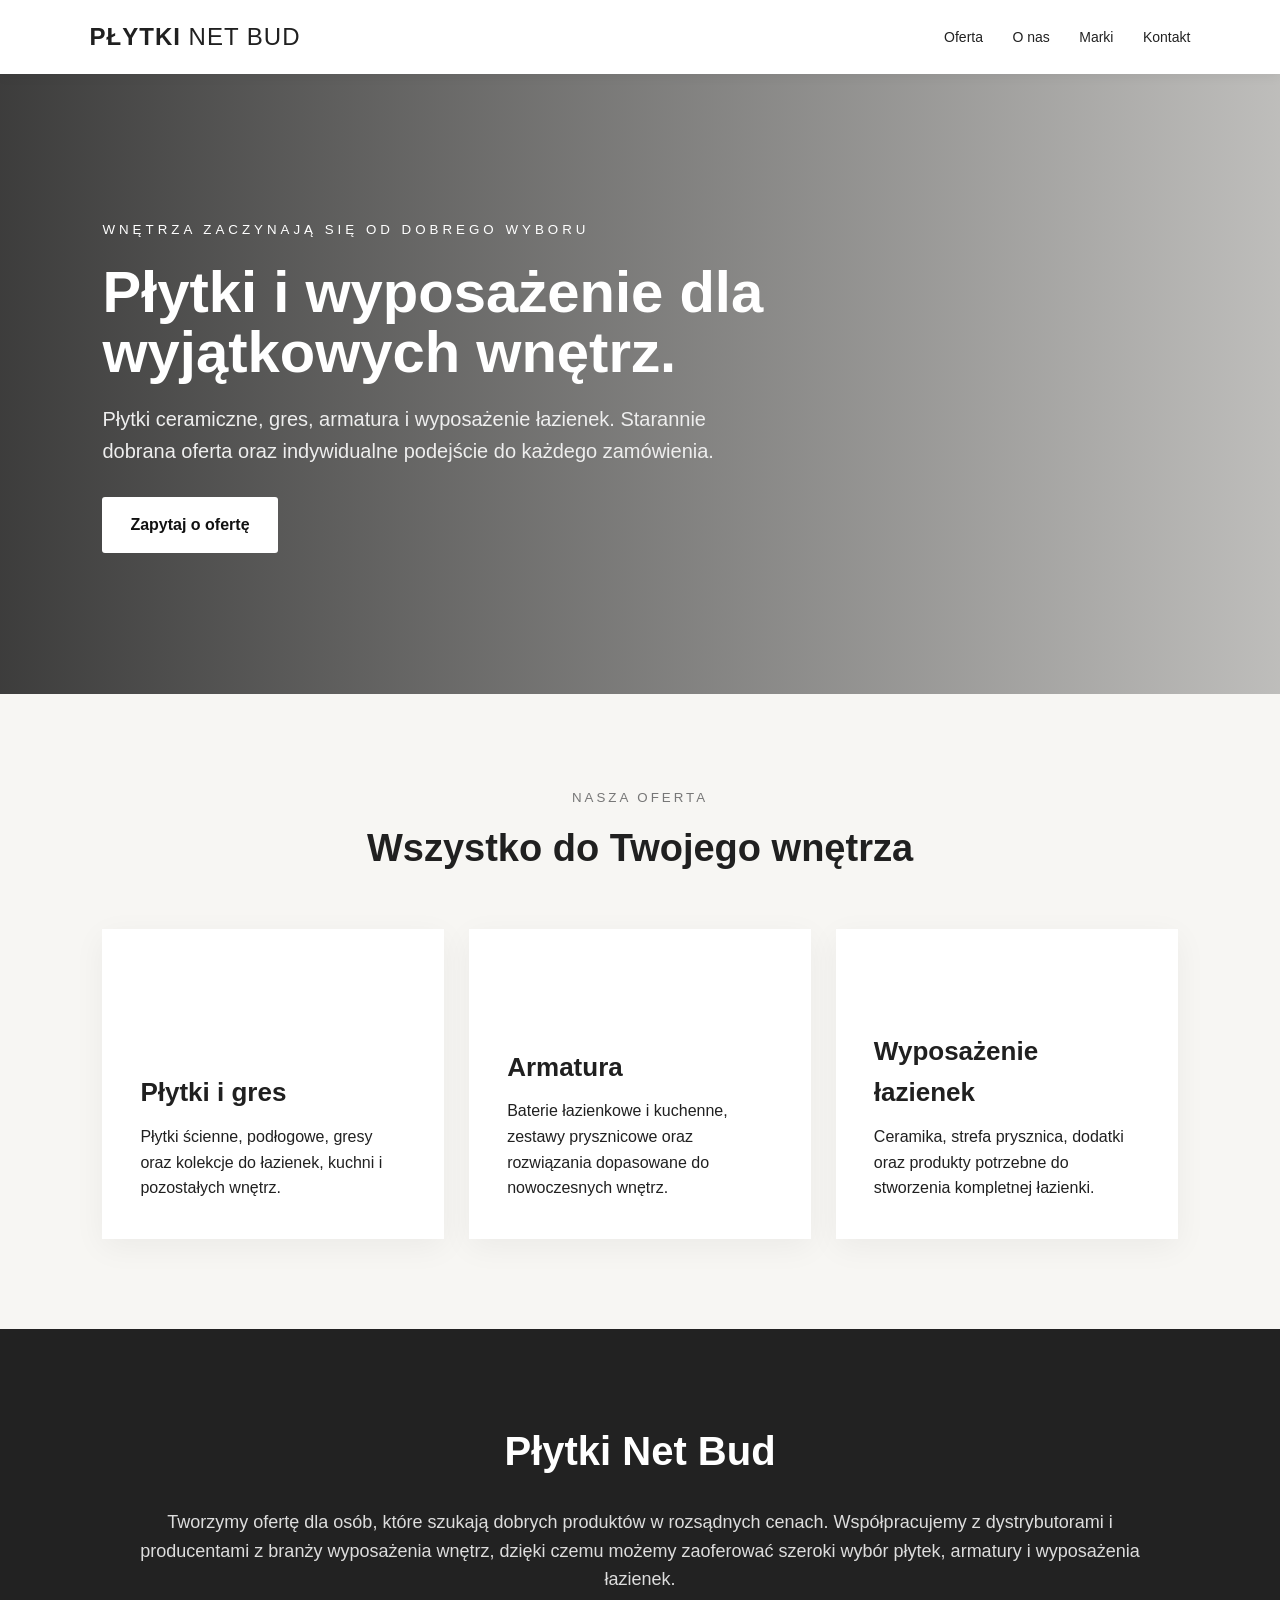
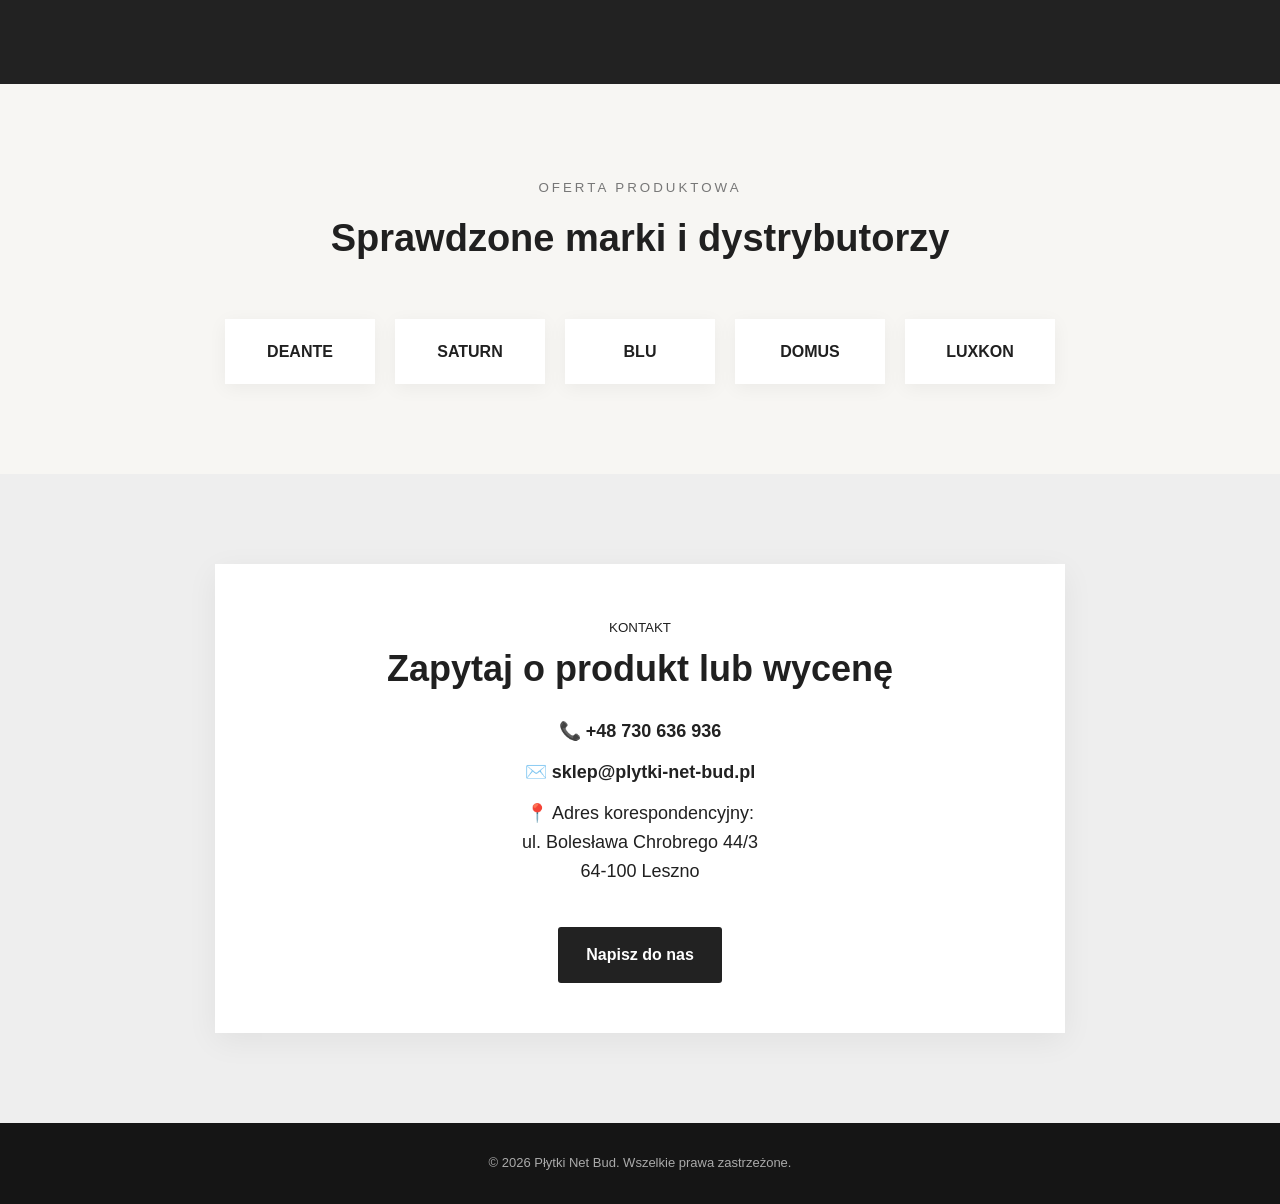
==== index.html @ edcc1a53 "Create initial index.html for Płytki Net Bud Initial HTML structure for Płytki Net Bud website, incl" ====
<!DOCTYPE html>
<html lang="pl">
<head>
<meta charset="UTF-8">
<meta name="viewport" content="width=device-width, initial-scale=1.0">
<title>Płytki Net Bud | Płytki, armatura i wyposażenie łazienek</title>
<meta name="description" content="Płytki Net Bud – płytki ceramiczne, gres, armatura i wyposażenie łazienek. Sprzedaż internetowa i indywidualne wyceny.">

<style>
*{box-sizing:border-box;margin:0;padding:0}
html{scroll-behavior:smooth}
body{
    font-family:Arial,Helvetica,sans-serif;
    color:#202020;
    background:#f7f6f3;
    line-height:1.6
}
nav{
    background:#fff;
    padding:18px 7%;
    display:flex;
    justify-content:space-between;
    align-items:center;
    position:sticky;
    top:0;
    z-index:100;
    box-shadow:0 2px 12px rgba(0,0,0,.06)
}
.logo{font-size:24px;font-weight:800;letter-spacing:1px}
.logo span{font-weight:300}
nav a{color:#222;text-decoration:none;margin-left:25px;font-size:14px}
.hero{
    min-height:620px;
    display:flex;
    align-items:center;
    padding:80px 8%;
    background:
      linear-gradient(90deg,rgba(20,20,20,.82),rgba(20,20,20,.25)),
      url('https://images.unsplash.com/photo-1600566753086-00f18fb6b3ea?auto=format&fit=crop&w=2000&q=85') center/cover;
    color:white
}
.hero-content{max-width:720px}
.hero small{letter-spacing:4px;text-transform:uppercase}
.hero h1{font-size:58px;line-height:1.05;margin:20px 0}
.hero p{font-size:20px;max-width:620px;color:#eee}
.btn{
    display:inline-block;
    margin-top:30px;
    padding:15px 28px;
    background:#fff;
    color:#111;
    text-decoration:none;
    font-weight:bold;
    border-radius:3px
}
section{padding:90px 8%}
.heading{text-align:center;margin-bottom:50px}
.heading small{letter-spacing:3px;color:#777}
.heading h2{font-size:38px;margin-top:8px}
.grid{
    display:grid;
    grid-template-columns:repeat(3,1fr);
    gap:25px
}
.card{
    background:white;
    min-height:310px;
    padding:38px;
    display:flex;
    flex-direction:column;
    justify-content:flex-end;
    box-shadow:0 8px 30px rgba(0,0,0,.05)
}
.card h3{font-size:26px;margin-bottom:10px}
.about{background:#222;color:white}
.about-wrap{
    max-width:1000px;
    margin:auto;
    text-align:center
}
.about h2{font-size:40px;margin-bottom:25px}
.about p{font-size:18px;color:#ddd}
.brands{text-align:center}
.brand-list{
    display:flex;
    flex-wrap:wrap;
    justify-content:center;
    gap:20px;
    margin-top:35px
}
.brand{
    background:white;
    padding:20px 35px;
    min-width:150px;
    font-weight:bold;
    box-shadow:0 4px 18px rgba(0,0,0,.05)
}
.contact{background:#eee}
.contact-box{
    max-width:850px;
    margin:auto;
    background:white;
    padding:50px;
    text-align:center;
    box-shadow:0 8px 30px rgba(0,0,0,.06)
}
.contact h2{font-size:36px;margin-bottom:20px}
.contact a{color:#222;font-weight:bold;text-decoration:none}
.contact-line{margin:12px 0;font-size:18px}
footer{
    background:#151515;
    color:#aaa;
    text-align:center;
    padding:30px;
    font-size:13px
}
@media(max-width:800px){
    nav .links{display:none}
    .hero{min-height:520px}
    .hero h1{font-size:40px}
    .grid{grid-template-columns:1fr}
    section{padding:65px 6%}
    .contact-box{padding:35px 20px}
}
</style>
</head>

<body>

<nav>
<div class="logo">PŁYTKI <span>NET BUD</span></div>
<div class="links">
<a href="#oferta">Oferta</a>
<a href="#o-nas">O nas</a>
<a href="#marki">Marki</a>
<a href="#kontakt">Kontakt</a>
</div>
</nav>

<header class="hero">
<div class="hero-content">
<small>Wnętrza zaczynają się od dobrego wyboru</small>
<h1>Płytki i wyposażenie dla wyjątkowych wnętrz.</h1>
<p>
Płytki ceramiczne, gres, armatura i wyposażenie łazienek.
Starannie dobrana oferta oraz indywidualne podejście do każdego zamówienia.
</p>
<a class="btn" href="#kontakt">Zapytaj o ofertę</a>
</div>
</header>

<section id="oferta">
<div class="heading">
<small>NASZA OFERTA</small>
<h2>Wszystko do Twojego wnętrza</h2>
</div>

<div class="grid">
<div class="card">
<h3>Płytki i gres</h3>
<p>Płytki ścienne, podłogowe, gresy oraz kolekcje do łazienek, kuchni i pozostałych wnętrz.</p>
</div>

<div class="card">
<h3>Armatura</h3>
<p>Baterie łazienkowe i kuchenne, zestawy prysznicowe oraz rozwiązania dopasowane do nowoczesnych wnętrz.</p>
</div>

<div class="card">
<h3>Wyposażenie łazienek</h3>
<p>Ceramika, strefa prysznica, dodatki oraz produkty potrzebne do stworzenia kompletnej łazienki.</p>
</div>
</div>
</section>

<section class="about" id="o-nas">
<div class="about-wrap">
<h2>Płytki Net Bud</h2>
<p>
Tworzymy ofertę dla osób, które szukają dobrych produktów w rozsądnych cenach.
Współpracujemy z dystrybutorami i producentami z branży wyposażenia wnętrz,
dzięki czemu możemy zaoferować szeroki wybór płytek, armatury i wyposażenia łazienek.
</p>
</div>
</section>

<section class="brands" id="marki">
<div class="heading">
<small>OFERTA PRODUKTOWA</small>
<h2>Sprawdzone marki i dystrybutorzy</h2>
</div>

<div class="brand-list">
<div class="brand">DEANTE</div>
<div class="brand">SATURN</div>
<div class="brand">BLU</div>
<div class="brand">DOMUS</div>
<div class="brand">LUXKON</div>
</div>
</section>

<section class="contact" id="kontakt">
<div class="contact-box">
<small>KONTAKT</small>
<h2>Zapytaj o produkt lub wycenę</h2>

<div class="contact-line">
📞 <a href="tel:+48730636936">+48 730 636 936</a>
</div>

<div class="contact-line">
✉️ <a href="mailto:sklep@plytki-net-bud.pl">sklep@plytki-net-bud.pl</a>
</div>

<div class="contact-line">
📍 Adres korespondencyjny:<br>
ul. Bolesława Chrobrego 44/3<br>
64-100 Leszno
</div>

<a class="btn" style="background:#222;color:white" href="mailto:sklep@plytki-net-bud.pl">
Napisz do nas
</a>
</div>
</section>

<footer>
© 2026 Płytki Net Bud. Wszelkie prawa zastrzeżone.
</footer>

</body>
</html>
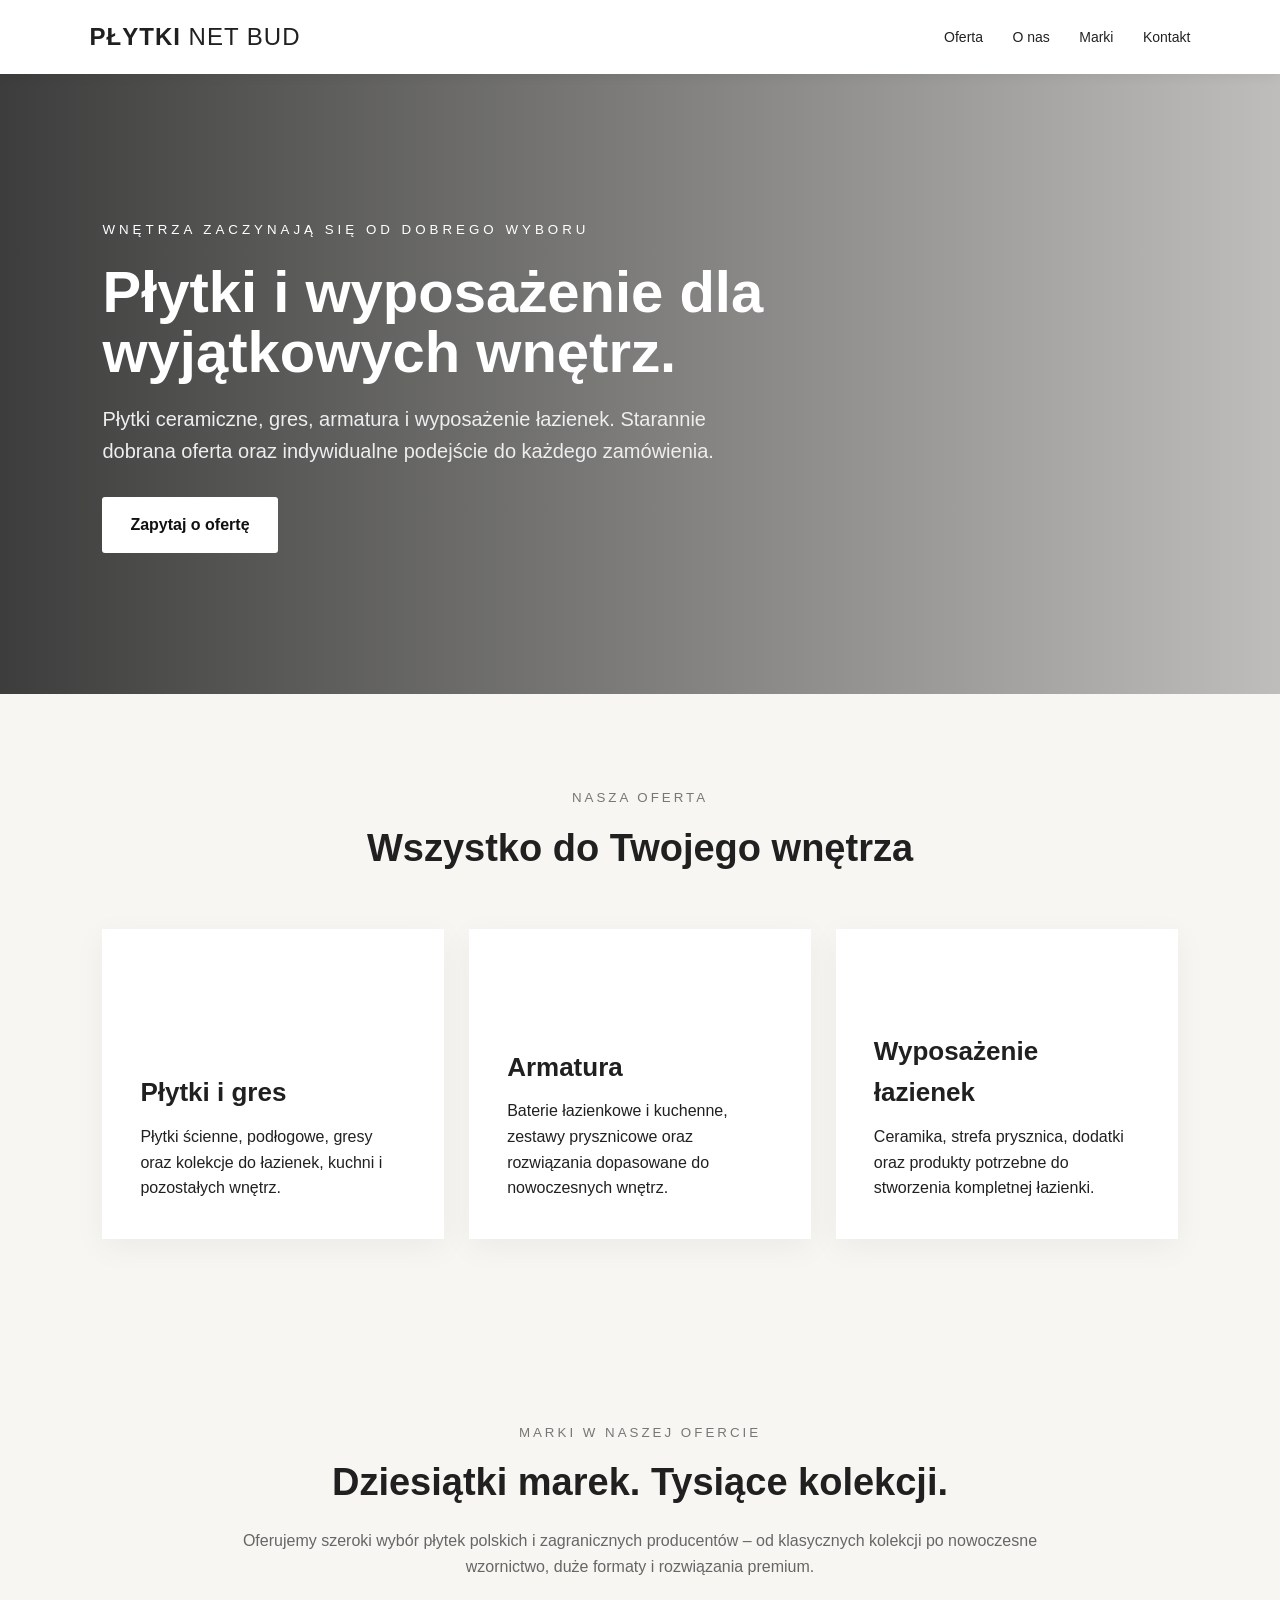
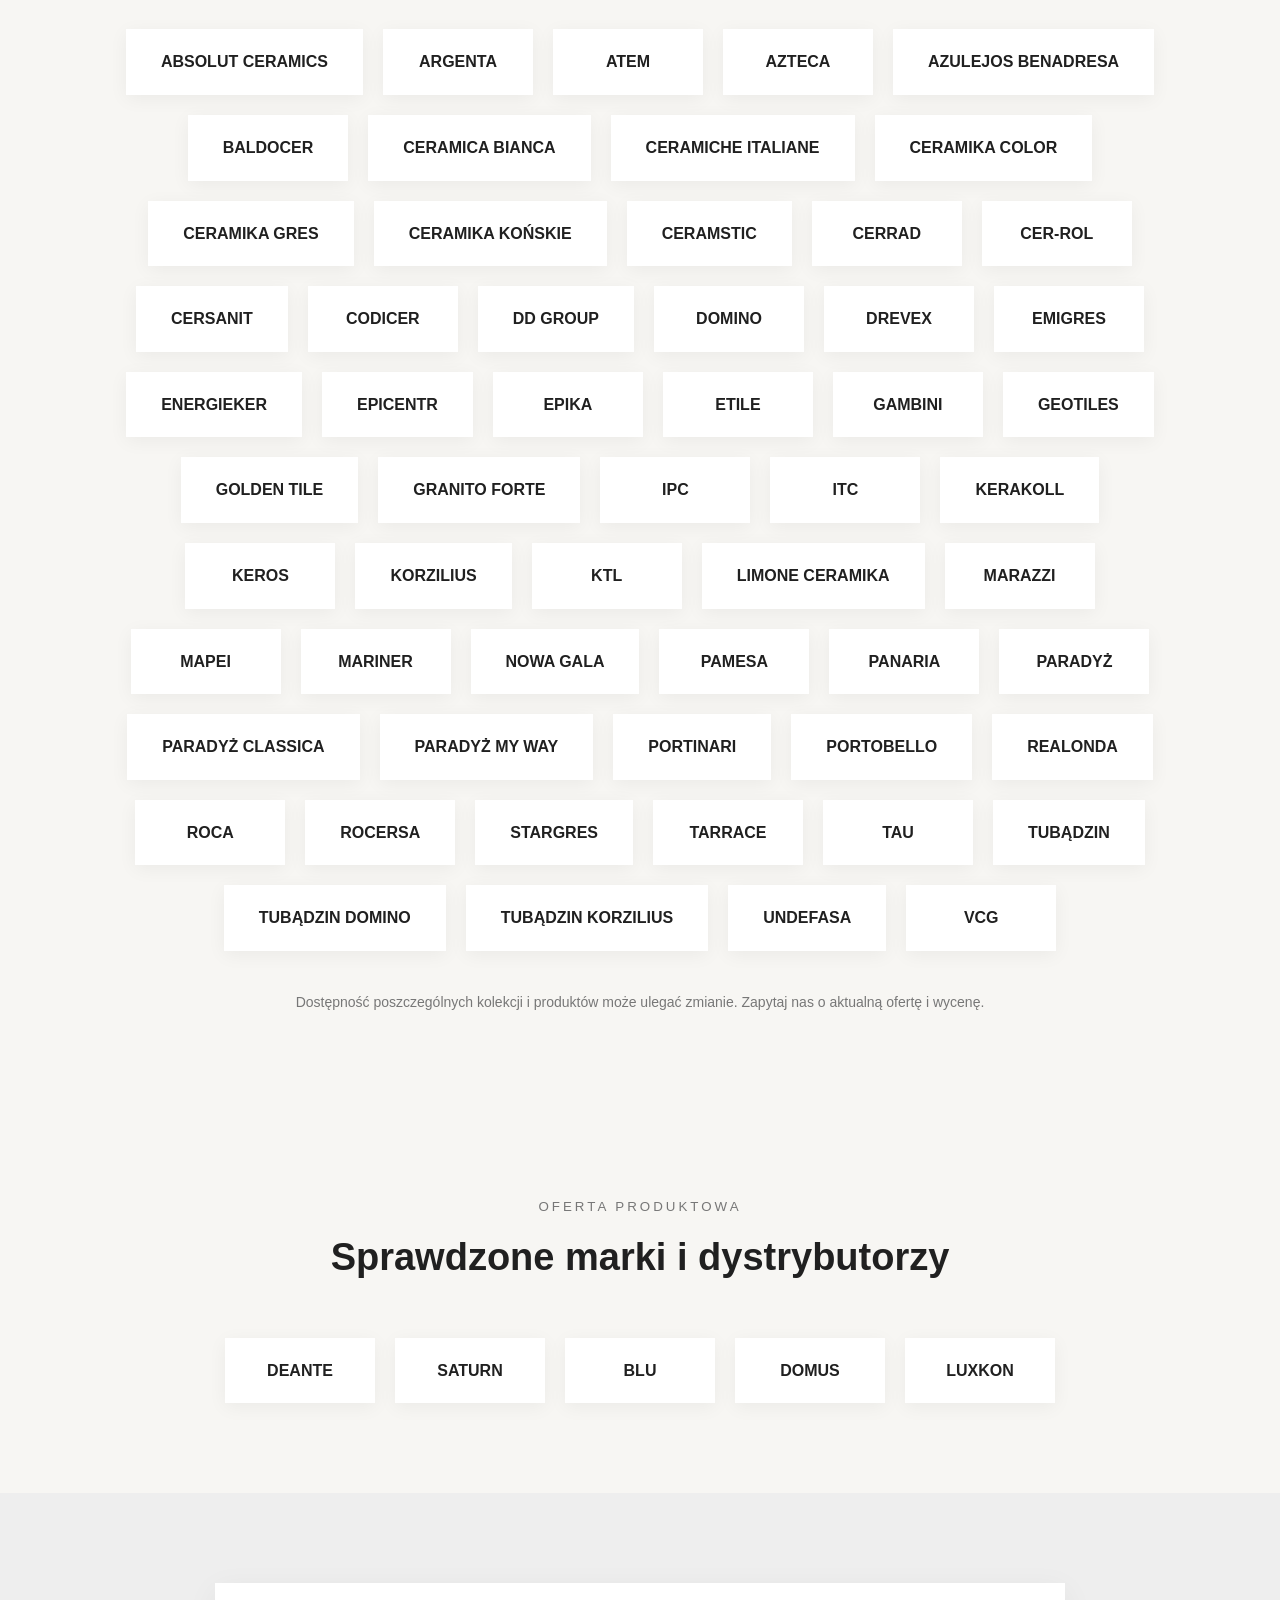
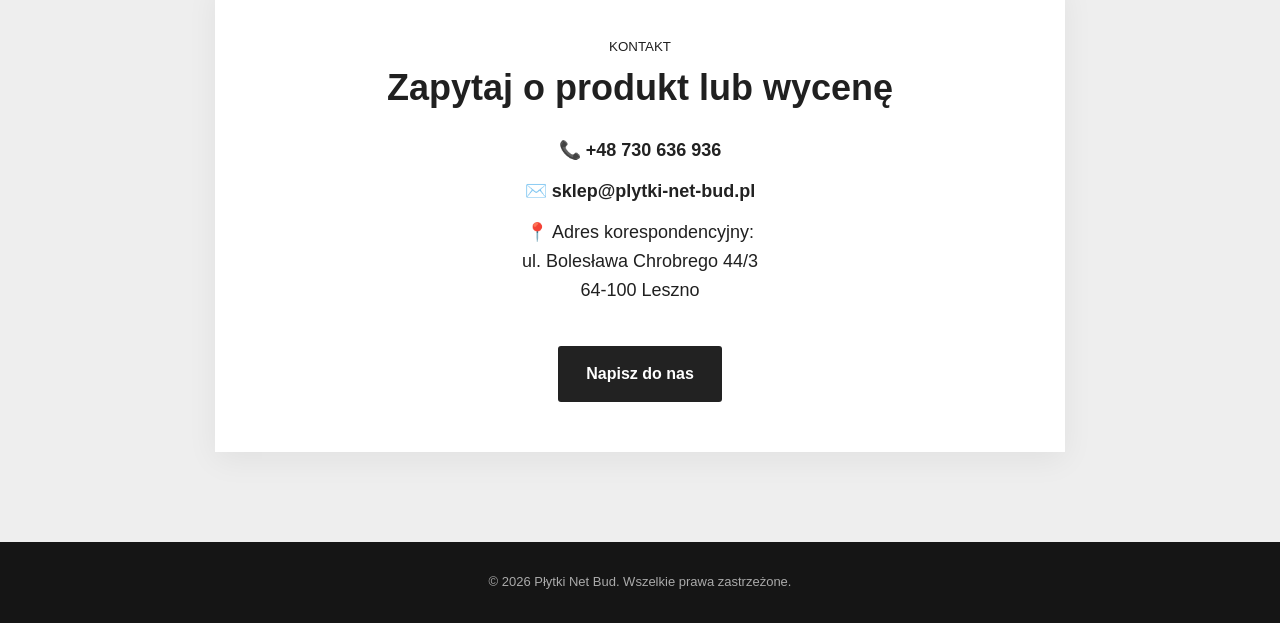
==== commit 27857f71: "Add brands section with manufacturer list Added a new section for brands with a list of various manu" ====
--- a/index.html
+++ b/index.html
@@ -173,15 +173,92 @@
 </div>
 </section>
 
-<section class="about" id="o-nas">
-<div class="about-wrap">
-<h2>Płytki Net Bud</h2>
-<p>
-Tworzymy ofertę dla osób, które szukają dobrych produktów w rozsądnych cenach.
-Współpracujemy z dystrybutorami i producentami z branży wyposażenia wnętrz,
-dzięki czemu możemy zaoferować szeroki wybór płytek, armatury i wyposażenia łazienek.
+<section class="brands" id="marki">
+<div class="heading">
+<small>MARKI W NASZEJ OFERCIE</small>
+<h2>Dziesiątki marek. Tysiące kolekcji.</h2>
+<p style="max-width:800px;margin:15px auto 0;color:#666;">
+Oferujemy szeroki wybór płytek polskich i zagranicznych producentów –
+od klasycznych kolekcji po nowoczesne wzornictwo, duże formaty
+i rozwiązania premium.
 </p>
 </div>
+
+<div class="brand-list">
+
+<div class="brand">ABSOLUT CERAMICS</div>
+<div class="brand">ARGENTA</div>
+<div class="brand">ATEM</div>
+<div class="brand">AZTECA</div>
+<div class="brand">AZULEJOS BENADRESA</div>
+<div class="brand">BALDOCER</div>
+
+<div class="brand">CERAMICA BIANCA</div>
+<div class="brand">CERAMICHE ITALIANE</div>
+<div class="brand">CERAMIKA COLOR</div>
+<div class="brand">CERAMIKA GRES</div>
+<div class="brand">CERAMIKA KOŃSKIE</div>
+<div class="brand">CERAMSTIC</div>
+
+<div class="brand">CERRAD</div>
+<div class="brand">CER-ROL</div>
+<div class="brand">CERSANIT</div>
+<div class="brand">CODICER</div>
+<div class="brand">DD GROUP</div>
+<div class="brand">DOMINO</div>
+
+<div class="brand">DREVEX</div>
+<div class="brand">EMIGRES</div>
+<div class="brand">ENERGIEKER</div>
+<div class="brand">EPICENTR</div>
+<div class="brand">EPIKA</div>
+<div class="brand">ETILE</div>
+
+<div class="brand">GAMBINI</div>
+<div class="brand">GEOTILES</div>
+<div class="brand">GOLDEN TILE</div>
+<div class="brand">GRANITO FORTE</div>
+<div class="brand">IPC</div>
+<div class="brand">ITC</div>
+
+<div class="brand">KERAKOLL</div>
+<div class="brand">KEROS</div>
+<div class="brand">KORZILIUS</div>
+<div class="brand">KTL</div>
+<div class="brand">LIMONE CERAMIKA</div>
+<div class="brand">MARAZZI</div>
+
+<div class="brand">MAPEI</div>
+<div class="brand">MARINER</div>
+<div class="brand">NOWA GALA</div>
+<div class="brand">PAMESA</div>
+<div class="brand">PANARIA</div>
+
+<div class="brand">PARADYŻ</div>
+<div class="brand">PARADYŻ CLASSICA</div>
+<div class="brand">PARADYŻ MY WAY</div>
+<div class="brand">PORTINARI</div>
+<div class="brand">PORTOBELLO</div>
+
+<div class="brand">REALONDA</div>
+<div class="brand">ROCA</div>
+<div class="brand">ROCERSA</div>
+<div class="brand">STARGRES</div>
+<div class="brand">TARRACE</div>
+
+<div class="brand">TAU</div>
+<div class="brand">TUBĄDZIN</div>
+<div class="brand">TUBĄDZIN DOMINO</div>
+<div class="brand">TUBĄDZIN KORZILIUS</div>
+<div class="brand">UNDEFASA</div>
+<div class="brand">VCG</div>
+
+</div>
+
+<p style="margin-top:40px;color:#777;font-size:14px;">
+Dostępność poszczególnych kolekcji i produktów może ulegać zmianie.
+Zapytaj nas o aktualną ofertę i wycenę.
+</p>
 </section>
 
 <section class="brands" id="marki">
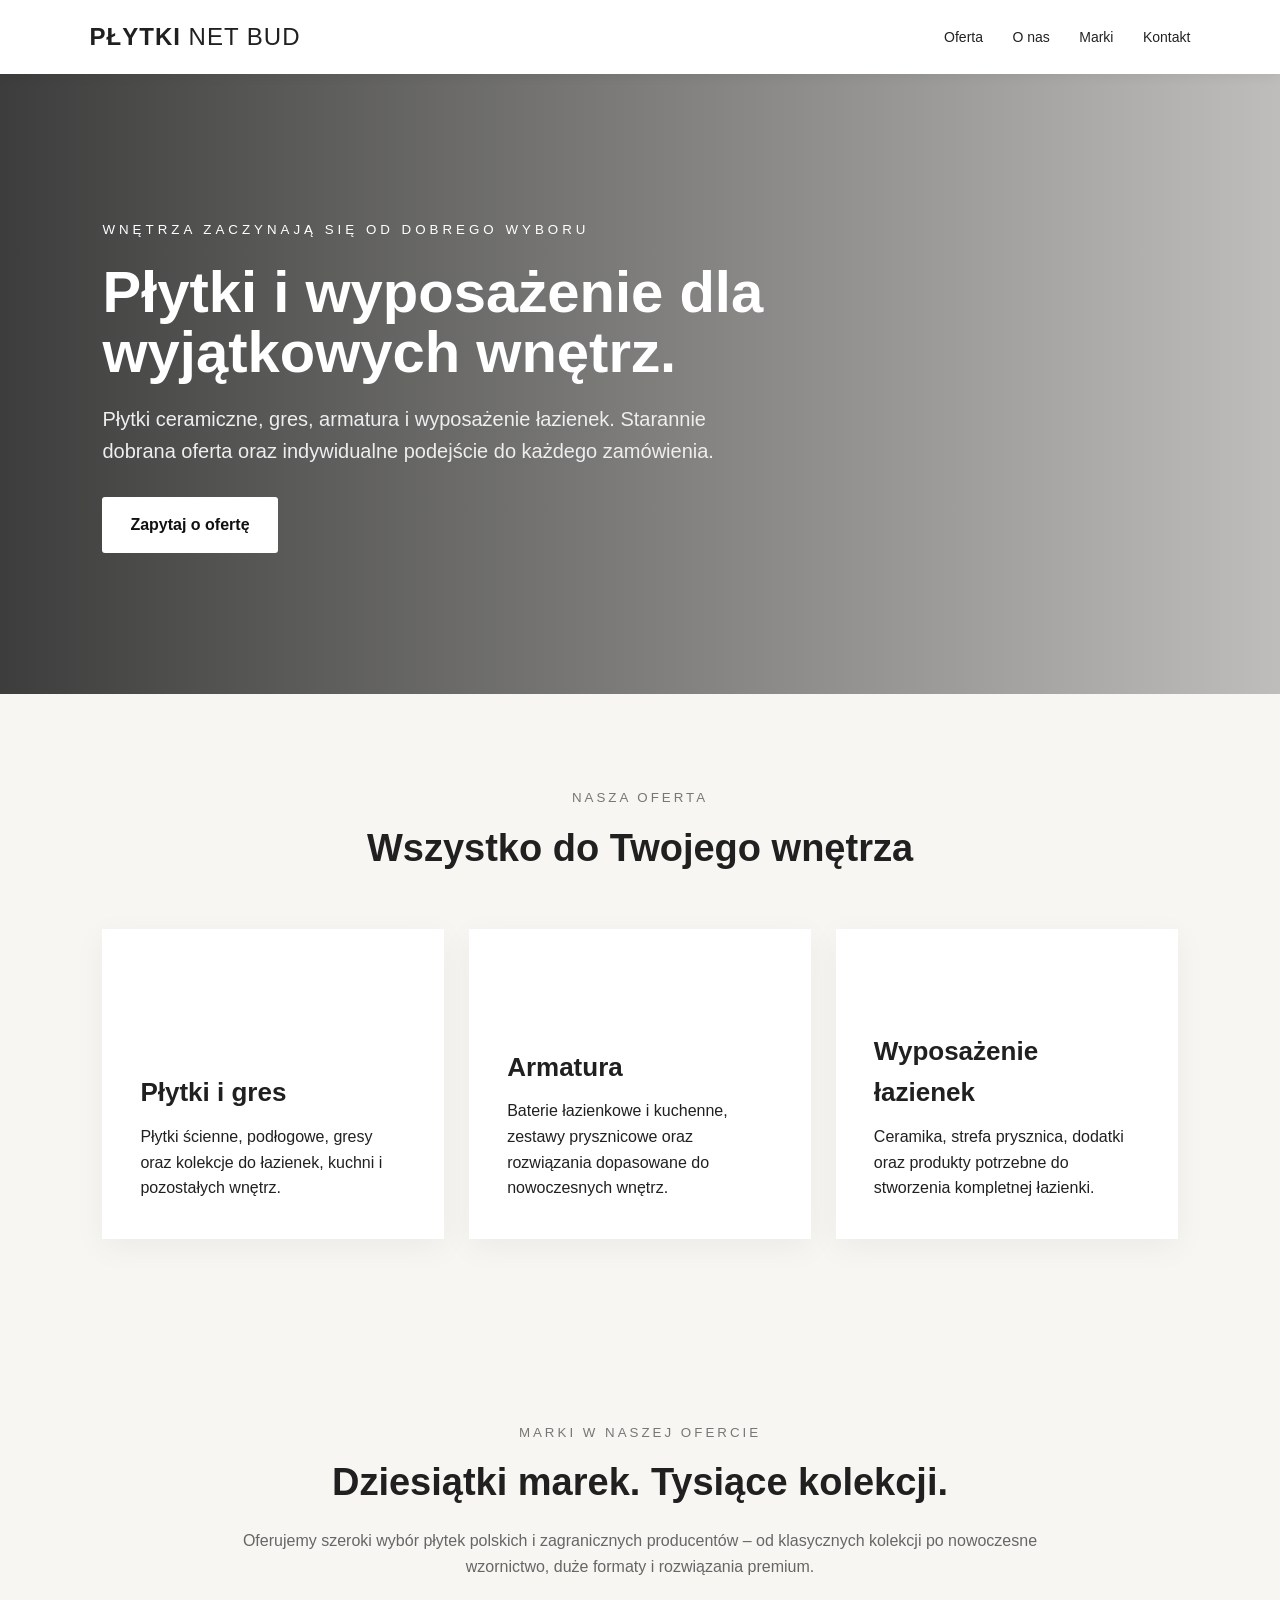
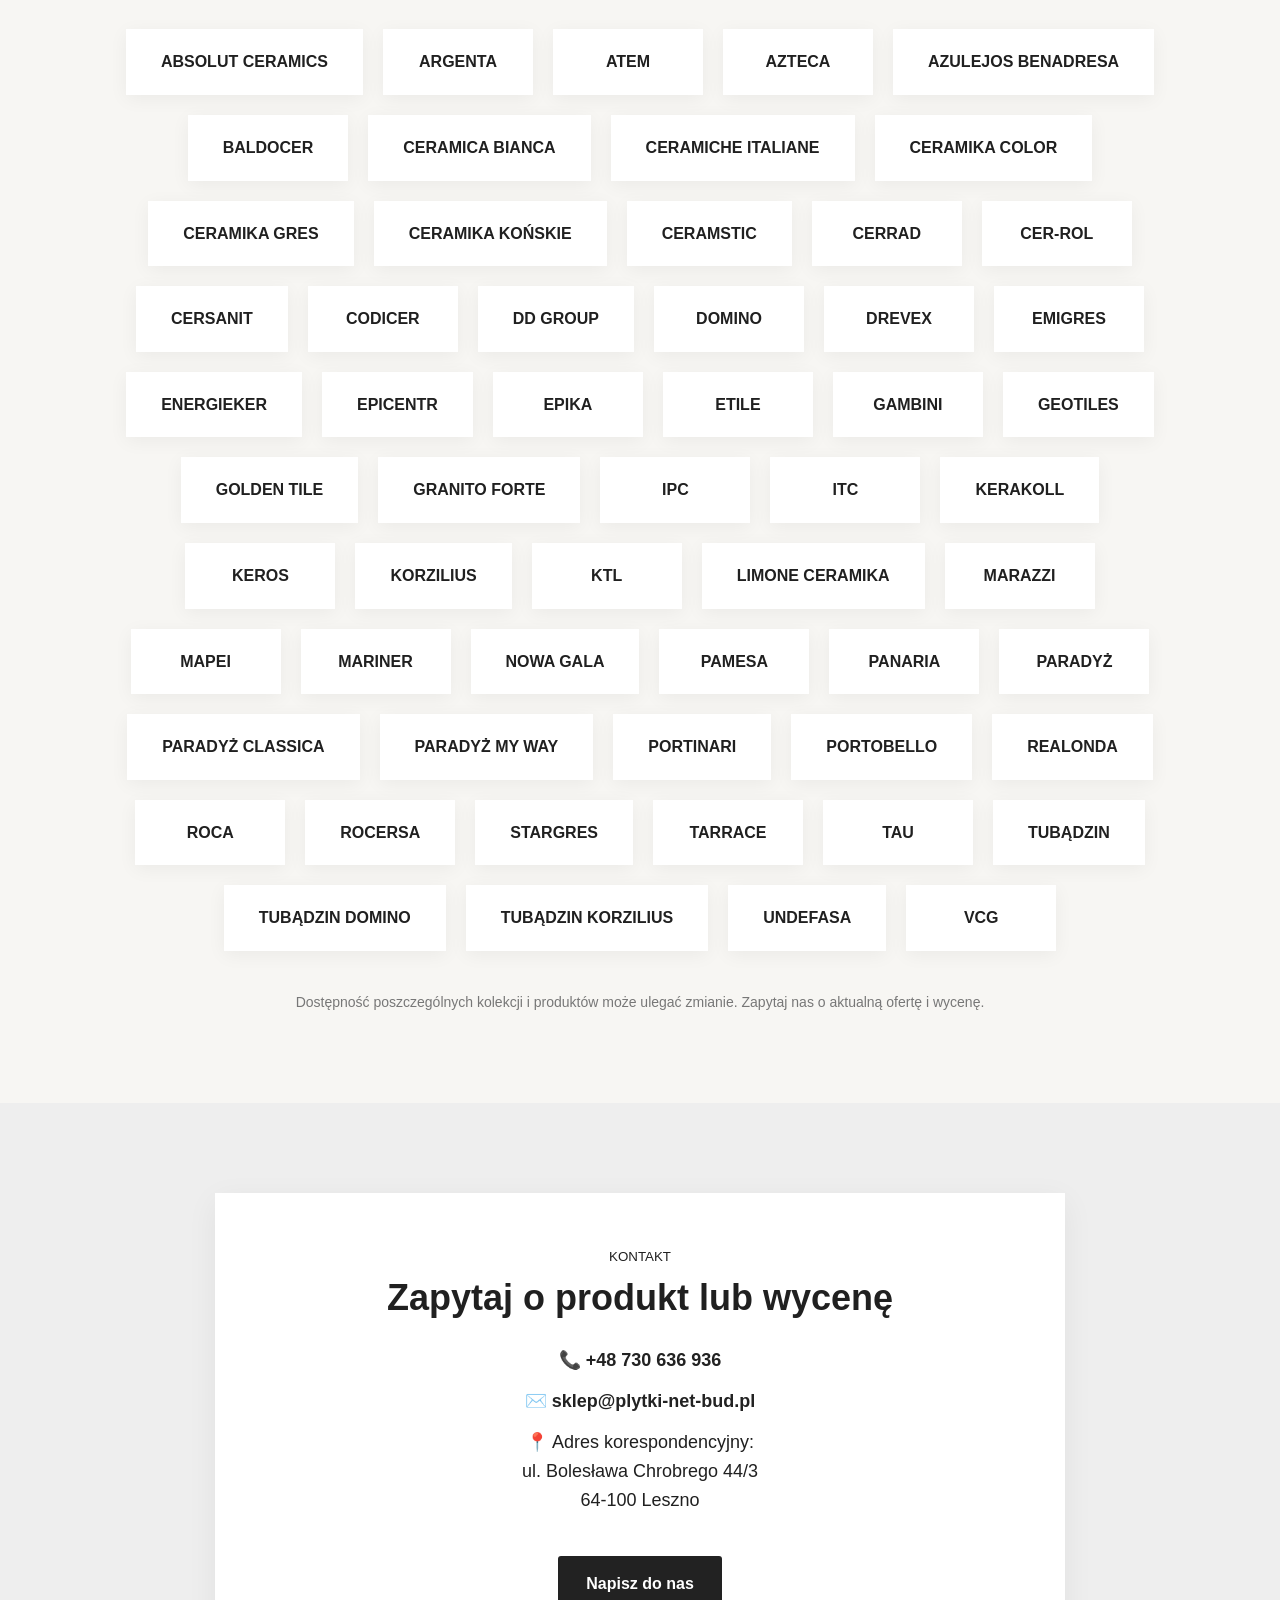
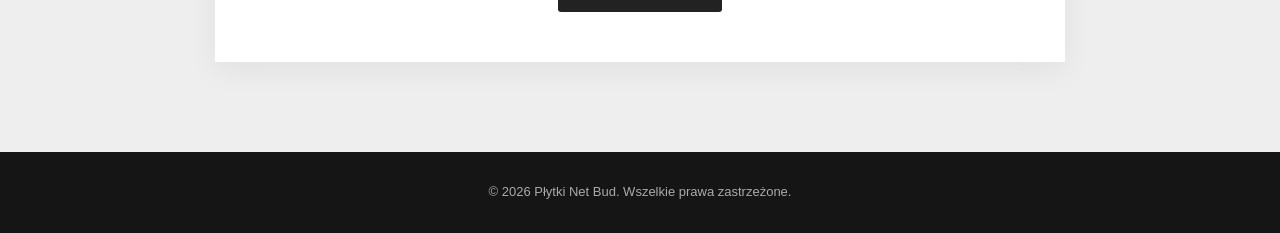
==== commit 721a3c75: "Update index.html" ====
--- a/index.html
+++ b/index.html
@@ -261,20 +261,6 @@
 </p>
 </section>
 
-<section class="brands" id="marki">
-<div class="heading">
-<small>OFERTA PRODUKTOWA</small>
-<h2>Sprawdzone marki i dystrybutorzy</h2>
-</div>
-
-<div class="brand-list">
-<div class="brand">DEANTE</div>
-<div class="brand">SATURN</div>
-<div class="brand">BLU</div>
-<div class="brand">DOMUS</div>
-<div class="brand">LUXKON</div>
-</div>
-</section>
 
 <section class="contact" id="kontakt">
 <div class="contact-box">
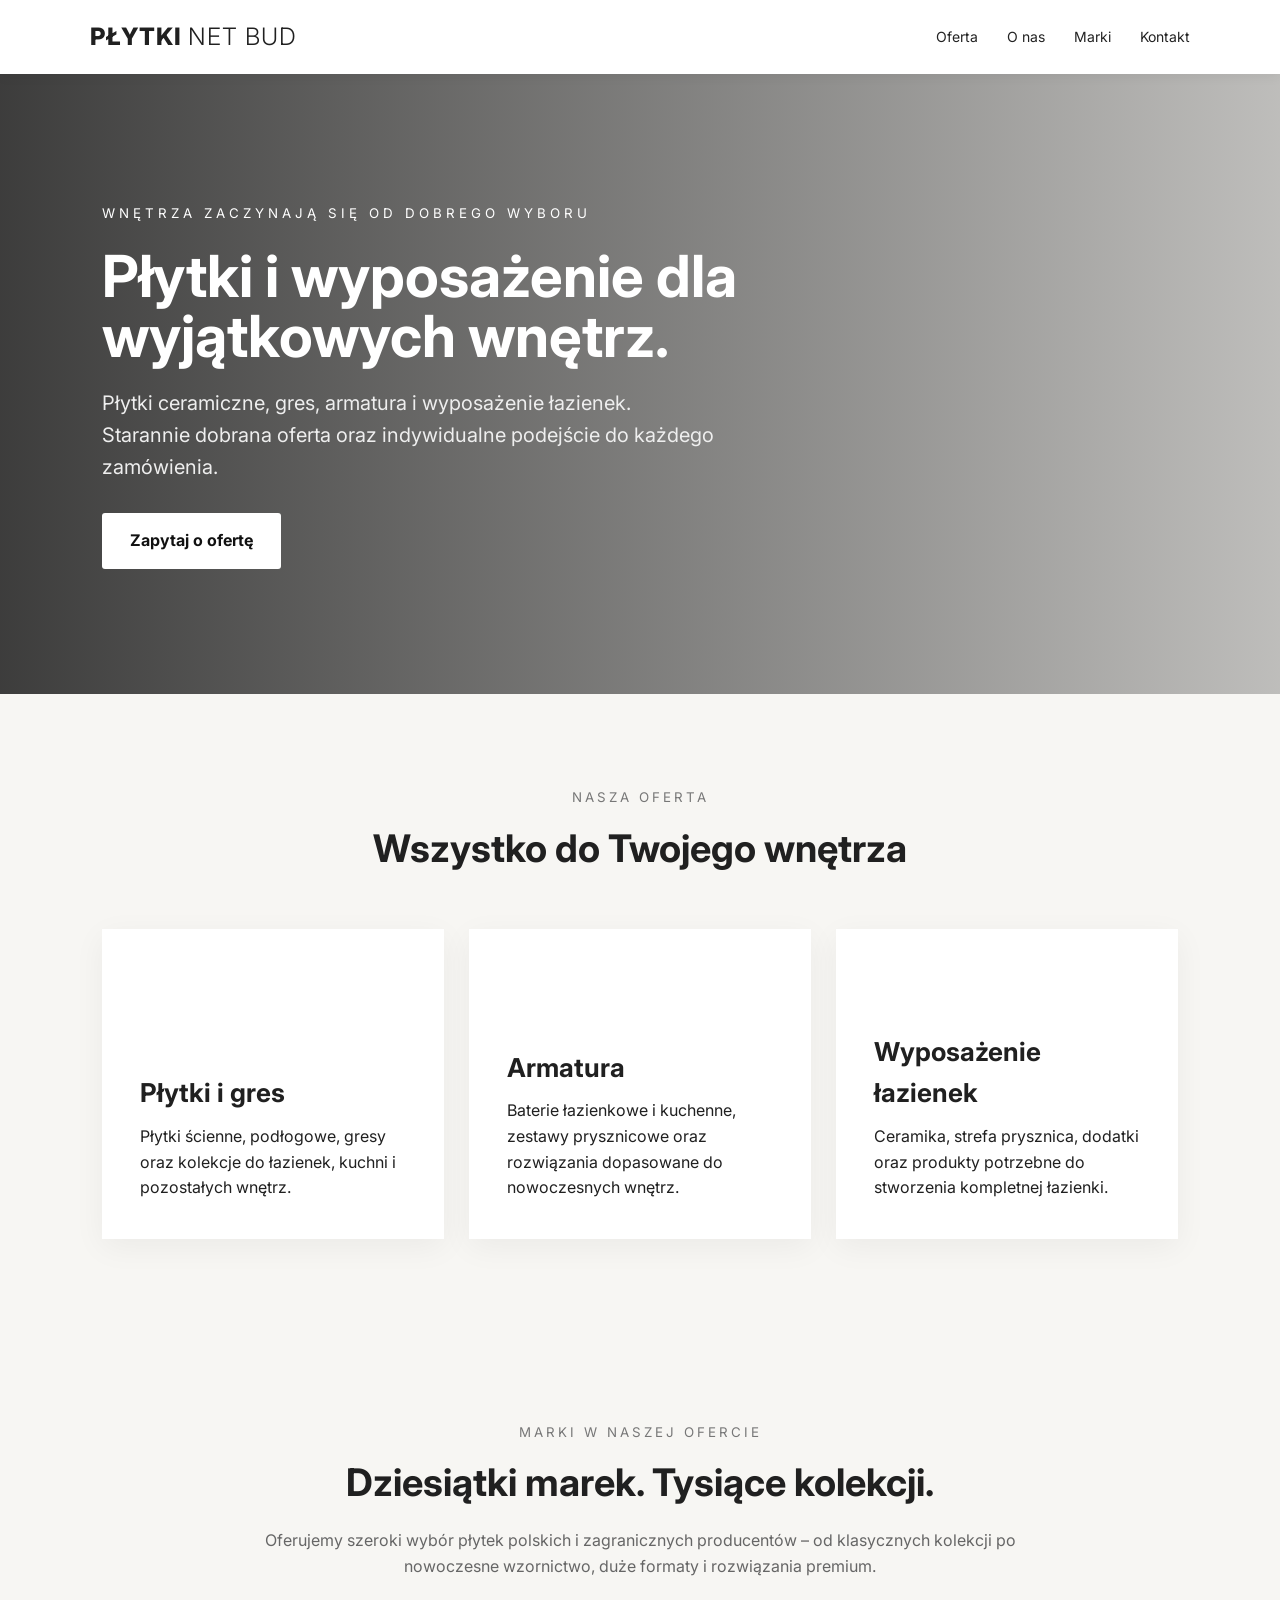
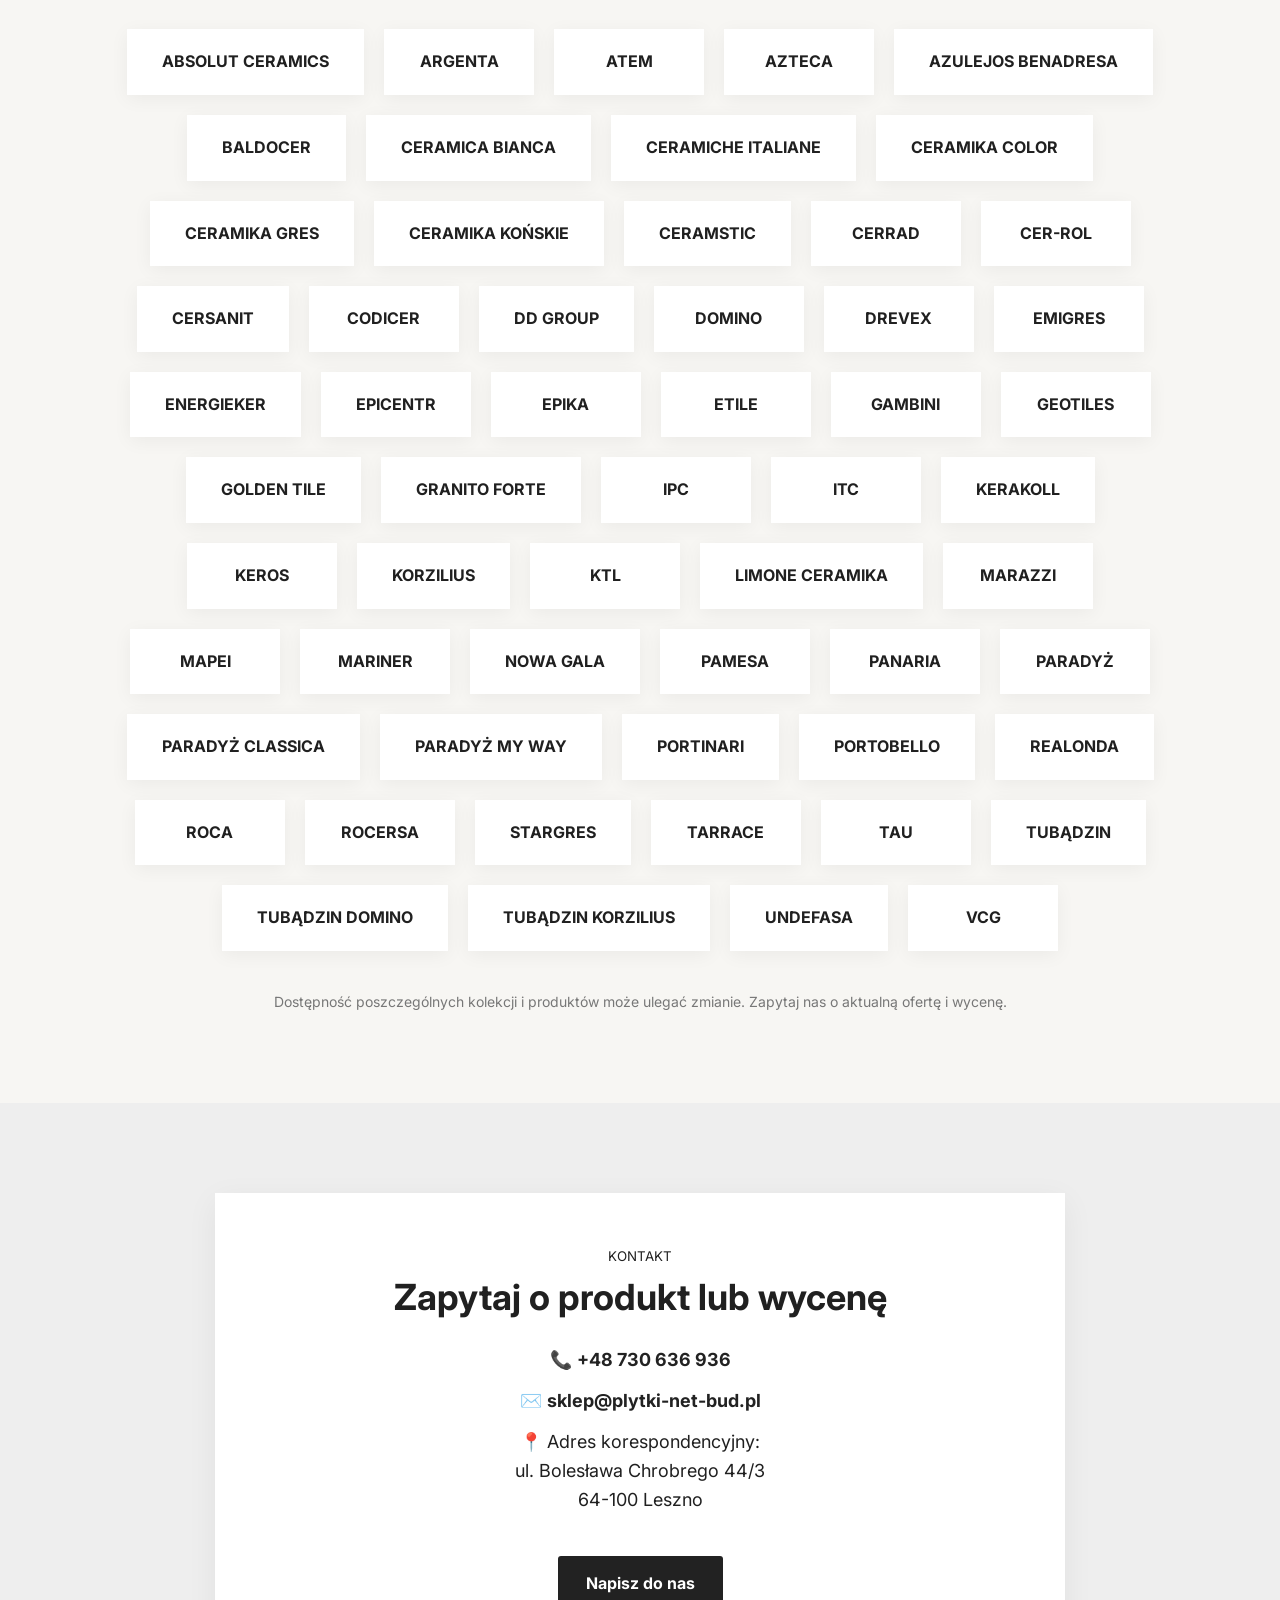
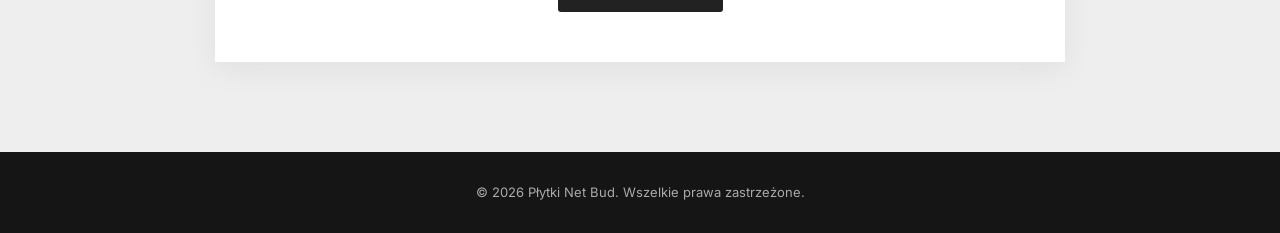
==== commit d2bee3b6: "Change font family to 'Inter' in index.html Updated font family to 'Inter' for improved typography." ====
--- a/index.html
+++ b/index.html
@@ -5,12 +5,14 @@
 <meta name="viewport" content="width=device-width, initial-scale=1.0">
 <title>Płytki Net Bud | Płytki, armatura i wyposażenie łazienek</title>
 <meta name="description" content="Płytki Net Bud – płytki ceramiczne, gres, armatura i wyposażenie łazienek. Sprzedaż internetowa i indywidualne wyceny.">
-
+<link rel="preconnect" href="https://fonts.googleapis.com">
+<link rel="preconnect" href="https://fonts.gstatic.com" crossorigin>
+<link href="https://fonts.googleapis.com/css2?family=Inter:wght@400;500;600;700&display=swap" rel="stylesheet">
 <style>
 *{box-sizing:border-box;margin:0;padding:0}
 html{scroll-behavior:smooth}
 body{
-    font-family:Arial,Helvetica,sans-serif;
+   font-family:'Inter',Arial,sans-serif;
     color:#202020;
     background:#f7f6f3;
     line-height:1.6
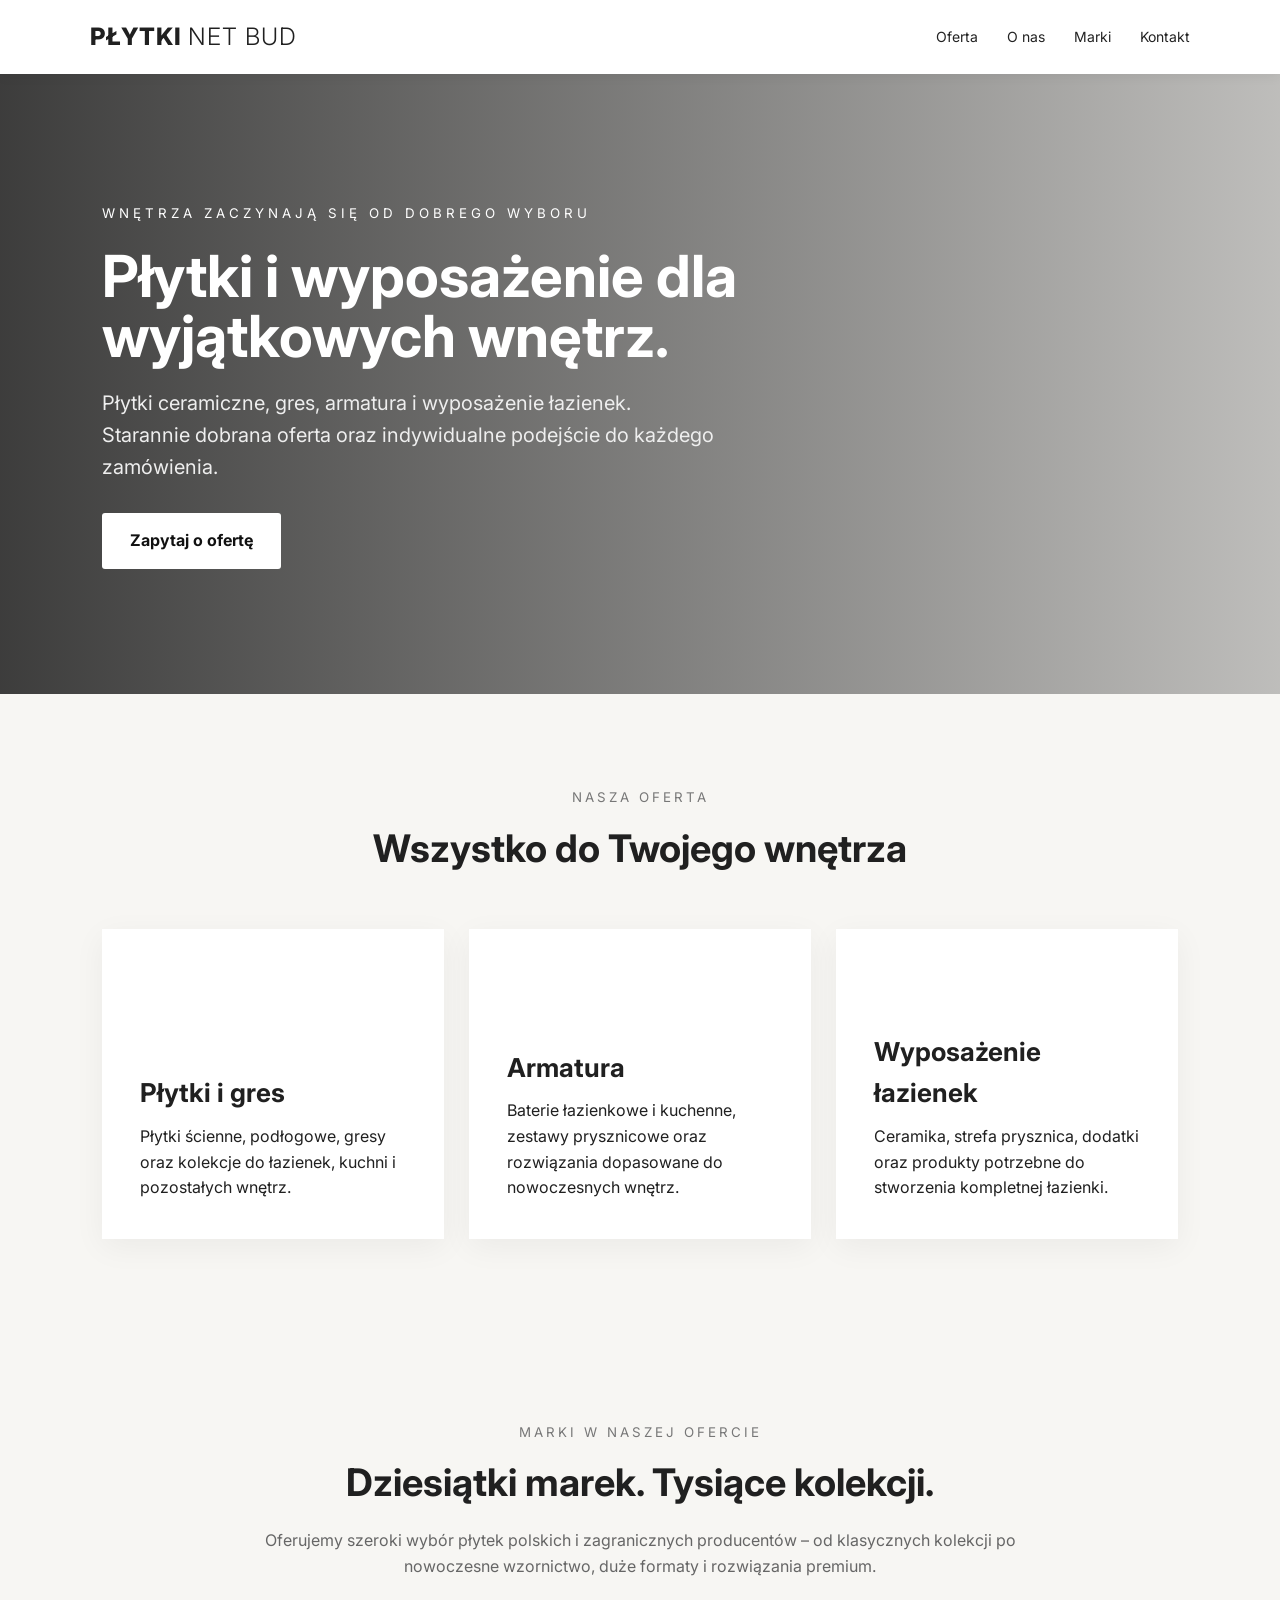
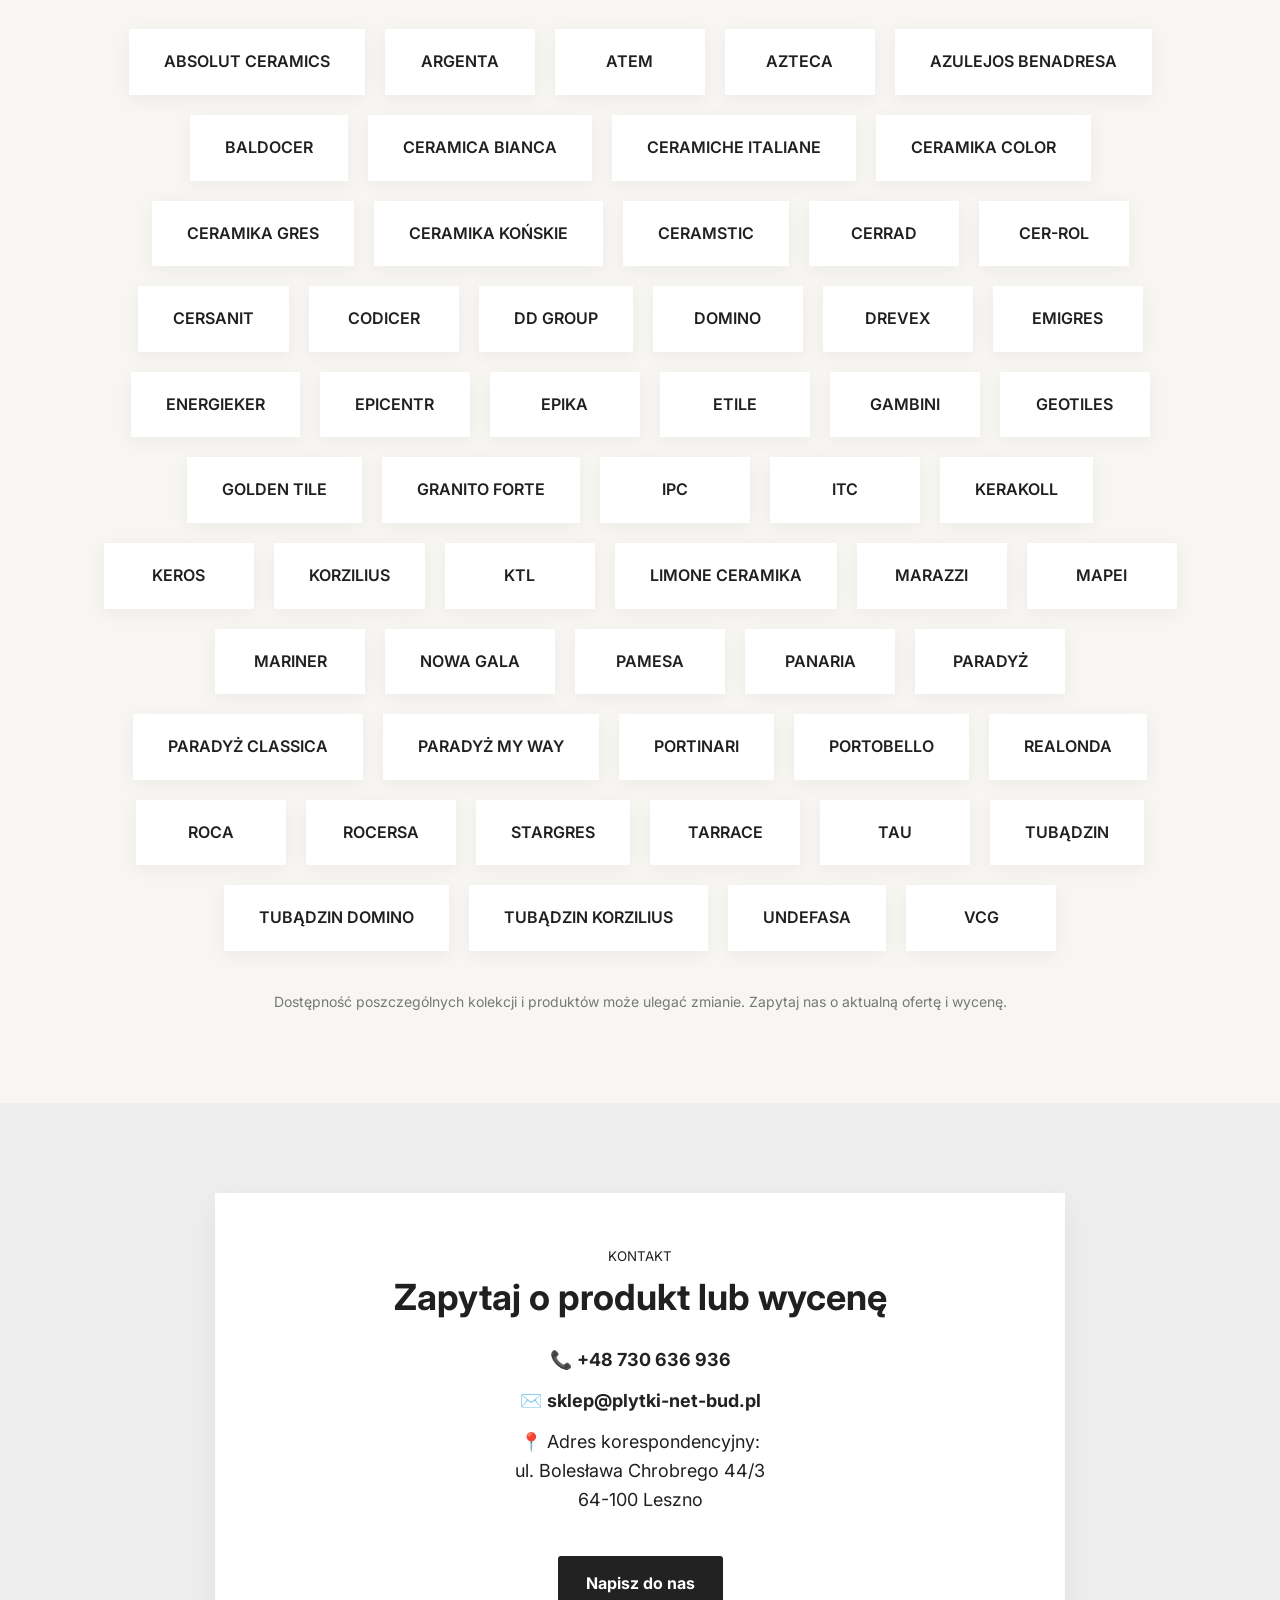
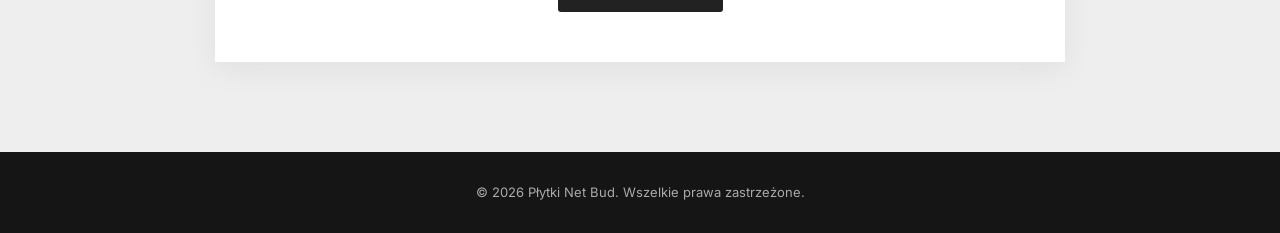
==== commit e24b8a21: "Enhance brand styles and update STARGRES to link Updated the brand class styles and changed a static" ====
--- a/index.html
+++ b/index.html
@@ -94,8 +94,17 @@
     background:white;
     padding:20px 35px;
     min-width:150px;
-    font-weight:bold;
-    box-shadow:0 4px 18px rgba(0,0,0,.05)
+    font-weight:600;
+    box-shadow:0 4px 18px rgba(0,0,0,.05);
+    color:#202020;
+    text-decoration:none;
+    cursor:pointer;
+    transition:transform .2s ease, box-shadow .2s ease;
+}
+
+.brand:hover{
+    transform:translateY(-3px);
+    box-shadow:0 8px 24px rgba(0,0,0,.10);
 }
 .contact{background:#eee}
 .contact-box{
@@ -245,7 +254,7 @@
 <div class="brand">REALONDA</div>
 <div class="brand">ROCA</div>
 <div class="brand">ROCERSA</div>
-<div class="brand">STARGRES</div>
+<a class="brand" href="/?brand=STARGRES">STARGRES</a>
 <div class="brand">TARRACE</div>
 
 <div class="brand">TAU</div>
